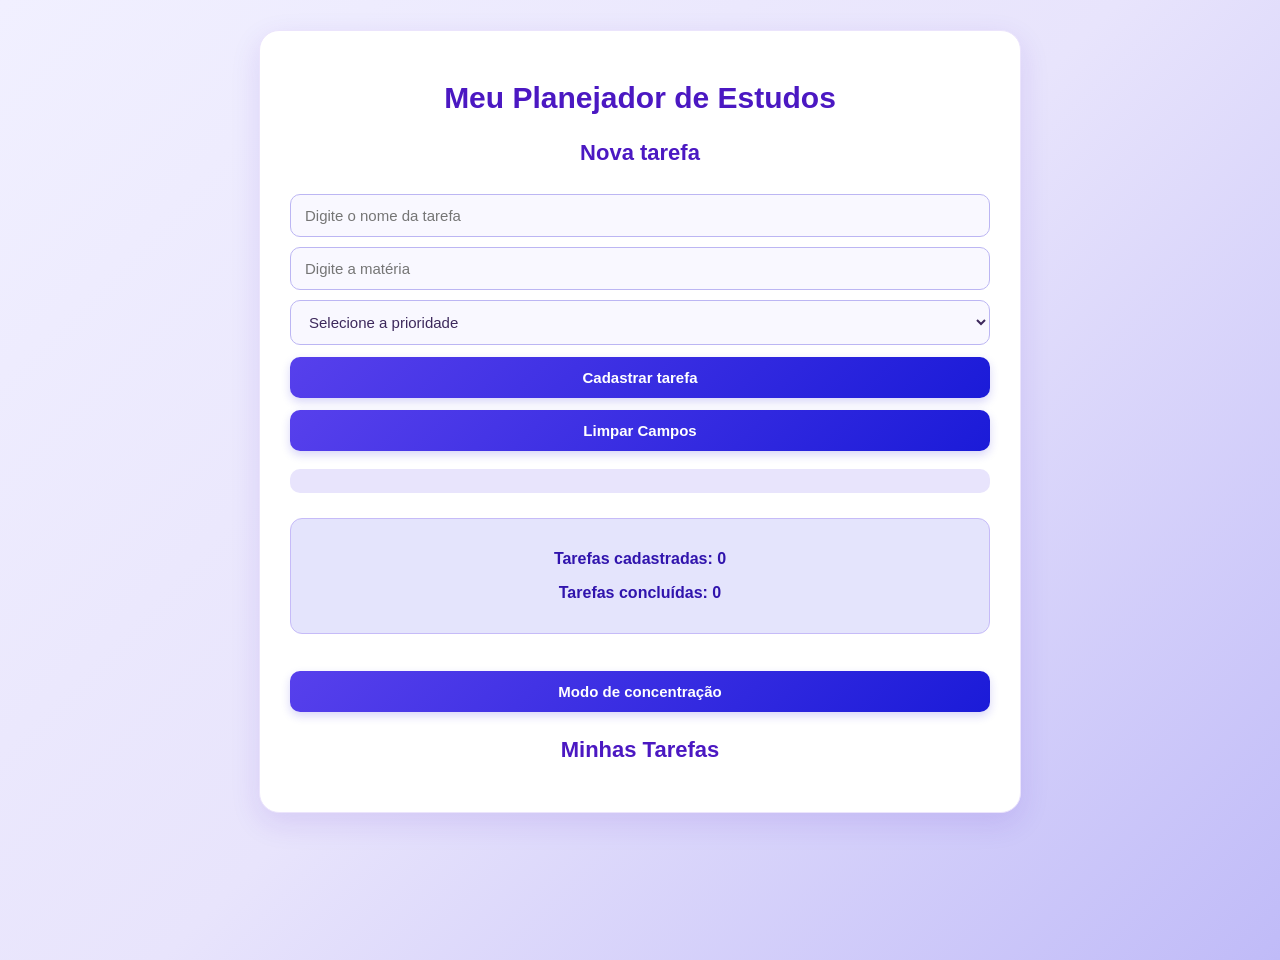
==== index.html @ 5d9e3ceb "Add files via upload" ====
<!DOCTYPE html>
<html lang="en">
<head>
    <meta charset="UTF-8">
    <meta name="viewport" content="width=device-width, initial-scale=1.0">
    <title>Document</title>
    <link rel="stylesheet" href="style.css">
</head>
<body>
    <script src="script.js"></script>
    <div class="container">
        <h1 id="titulo">Meu Planejador de Estudos</h1>

        <h2>Nova tarefa</h2>

        <input type="text" id="tarefa" placeholder="Digite o nome da tarefa">

        <input type="text" id="materia" placeholder="Digite a matéria">

        <select id="prioridade">
            <option value=""> Selecione a prioridade</option>
            <option value="Baixa">Baixa</option>
            <option value="Média"> Média</option>
            <option value="Alta"> Alta</option>
        </select>

        <button onclick="adicionarTarefa()">
            Cadastrar tarefa
        </button>

        <button onclick="limparCampos()">
        Limpar Campos
        </button>
 <p id="mensagem"></p>

 <div class="contadores">
    <p id="contador"> Tarefas cadastradas: 0</p>
    <p id="contadorConcluidas"> Tarefas concluídas: 0</p>
 </div>

<button onclick="alternarModo()">
    Modo de concentração
</button>

<h2>Minhas Tarefas</h2>

<div id="listasTarefas"></div>













 </div>
    

    
</body>
</html>
---- style.css ----
body {
    font-family: 'Segoe UI', Arial, sans-serif;
    background: linear-gradient(135deg, #f1f0ff, #e8e4fc, #c0bbf8);
    margin: 0;
    padding: 30px;
    color: #2b295c;
    min-height: 100vh;
    transition: 0.3s;
}


.container {
    max-width: 700px;
    margin: auto;
    background-color: #ffffff;
    padding: 30px;
    border-radius: 20px;
    box-shadow: 0 10px 30px rgba(84, 24, 194, 0.12);
    border: 1px solid #ebe4fc;
}


h1, h2 {
    text-align: center;
    color: #4b18c2;
}


h1 {
    font-size: 30px;
    margin-bottom: 10px;
}


h2 {
    font-size: 22px;
    margin-top: 25px;
}


input, select {
    width: 100%;
    padding: 12px 14px;
    margin-top: 10px;
    box-sizing: border-box;
    border: 1px solid #bcb6f3;
    border-radius: 10px;
    background-color: #f9f8ff;
    color: #3d295c;
    font-size: 15px;
    outline: none;
    transition: 0.3s;
}


input:focus, select:focus {
    border-color: #4640ec;
    box-shadow: 0 0 0 3px rgba(90, 64, 236, 0.12);
    background-color: #ffffff;
}


button {
    width: 100%;
    padding: 12px;
    margin-top: 12px;
    box-sizing: border-box;
    cursor: pointer;
    border: none;
    border-radius: 10px;
    background: linear-gradient(135deg, #5740ec, #1b1bd8);
    color: white;
    font-size: 15px;
    font-weight: bold;
    box-shadow: 0 4px 10px rgba(40, 27, 216, 0.18);
    transition: 0.3s ease;
}


button:hover {
    background: linear-gradient(135deg, #411bd8, #3014ad);
    transform: translateY(-2px);
    box-shadow: 0 6px 14px rgba(52, 27, 216, 0.25);
}


button:active {
    transform: scale(0.98);
}


#mensagem {
    font-weight: bold;
    text-align: center;
    margin-top: 18px;
    padding: 12px;
    border-radius: 10px;
    color: #3218c2;
    background-color: #e8e4fc;
}


.contadores {
    text-align: center;
    margin: 25px 0;
    padding: 15px;
    font-weight: bold;
    color: #3014ad;
    background-color: #e4e4fc;
    border-radius: 12px;
    border: 1px solid #c6bbf8;
}


.tarefa {
    background: linear-gradient(135deg, #f9f8ff, #e5e4fc);
    padding: 18px;
    margin-top: 18px;
    border-radius: 12px;
    border-left: 6px solid #4043ec;
    box-shadow: 0 4px 12px rgba(30, 24, 194, 0.08);
    transition: 0.3s ease;
}


.tarefa:hover {
    transform: translateY(-3px);
    box-shadow: 0 7px 16px rgba(194, 24, 91, 0.14);
}


.tarefa h3 {
    color: #3a14ad;
    margin-top: 0;
}


.tarefa button {
    background: linear-gradient(135deg, #7762f0, #6840ec);
    box-shadow: none;
}


.tarefa button:hover {
    background: linear-gradient(135deg, #5140ec, #2918c2);
}


.concluida {
    opacity: 0.7;
    border-left-color: #535254;
    background: #f1f8f2;
}


.concluida h3 {
    text-decoration: line-through;
    color: #888;
}


.modo-concentracao {
    background: linear-gradient(135deg, #1e1b31, #20194a);
    color: #e6e4fc;
}


.modo-concentracao .container {
    background-color: #2b263d;
    border: 1px solid #444070;
    box-shadow: 0 10px 30px rgba(0, 0, 0, 0.25);
}


.modo-concentracao h1,
.modo-concentracao h2 {
    color: #a78ff4;
}


.modo-concentracao input,
.modo-concentracao select {
    background-color: #373450;
    color: #ffffff;
    border: 1px solid #595187;
}


.modo-concentracao input::placeholder {
    color: #a9a9d7;
}


.modo-concentracao .tarefa {
    background: #353450;
    border-left-color: #978ff4;
    color: #e9e4fc;
}


.modo-concentracao .tarefa h3 {
    color: #c1bbf8;
}


.modo-concentracao .contadores {
    background-color: #3a3450;
    color: #c6bbf8;
    border-color: #595187;
}


.modo-concentracao #mensagem {
    background-color: #3b3450;
    color: #bdbbf8;
}


@media (max-width: 600px) {
    body {
        padding: 15px;
    }


    .container {
        padding: 20px;
        border-radius: 15px;
    }


    h1 {
        font-size: 25px;
    }
}
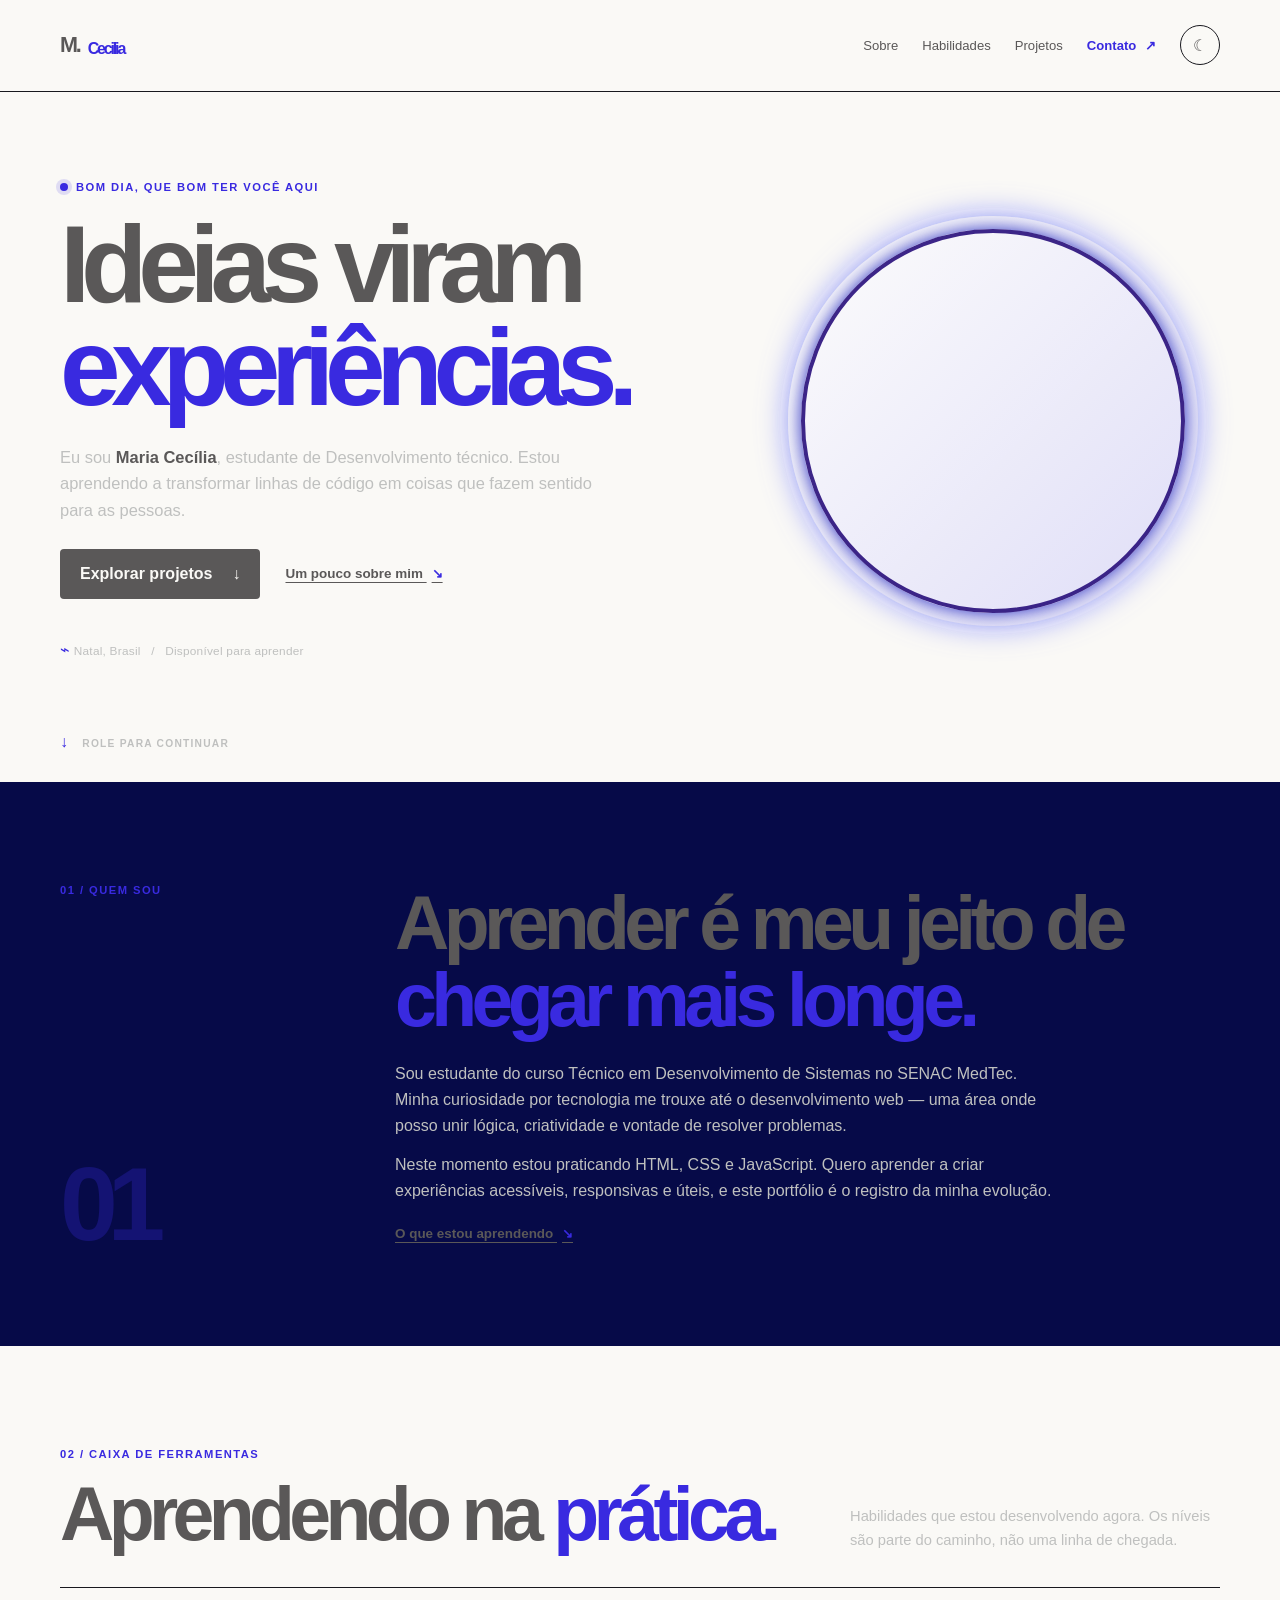
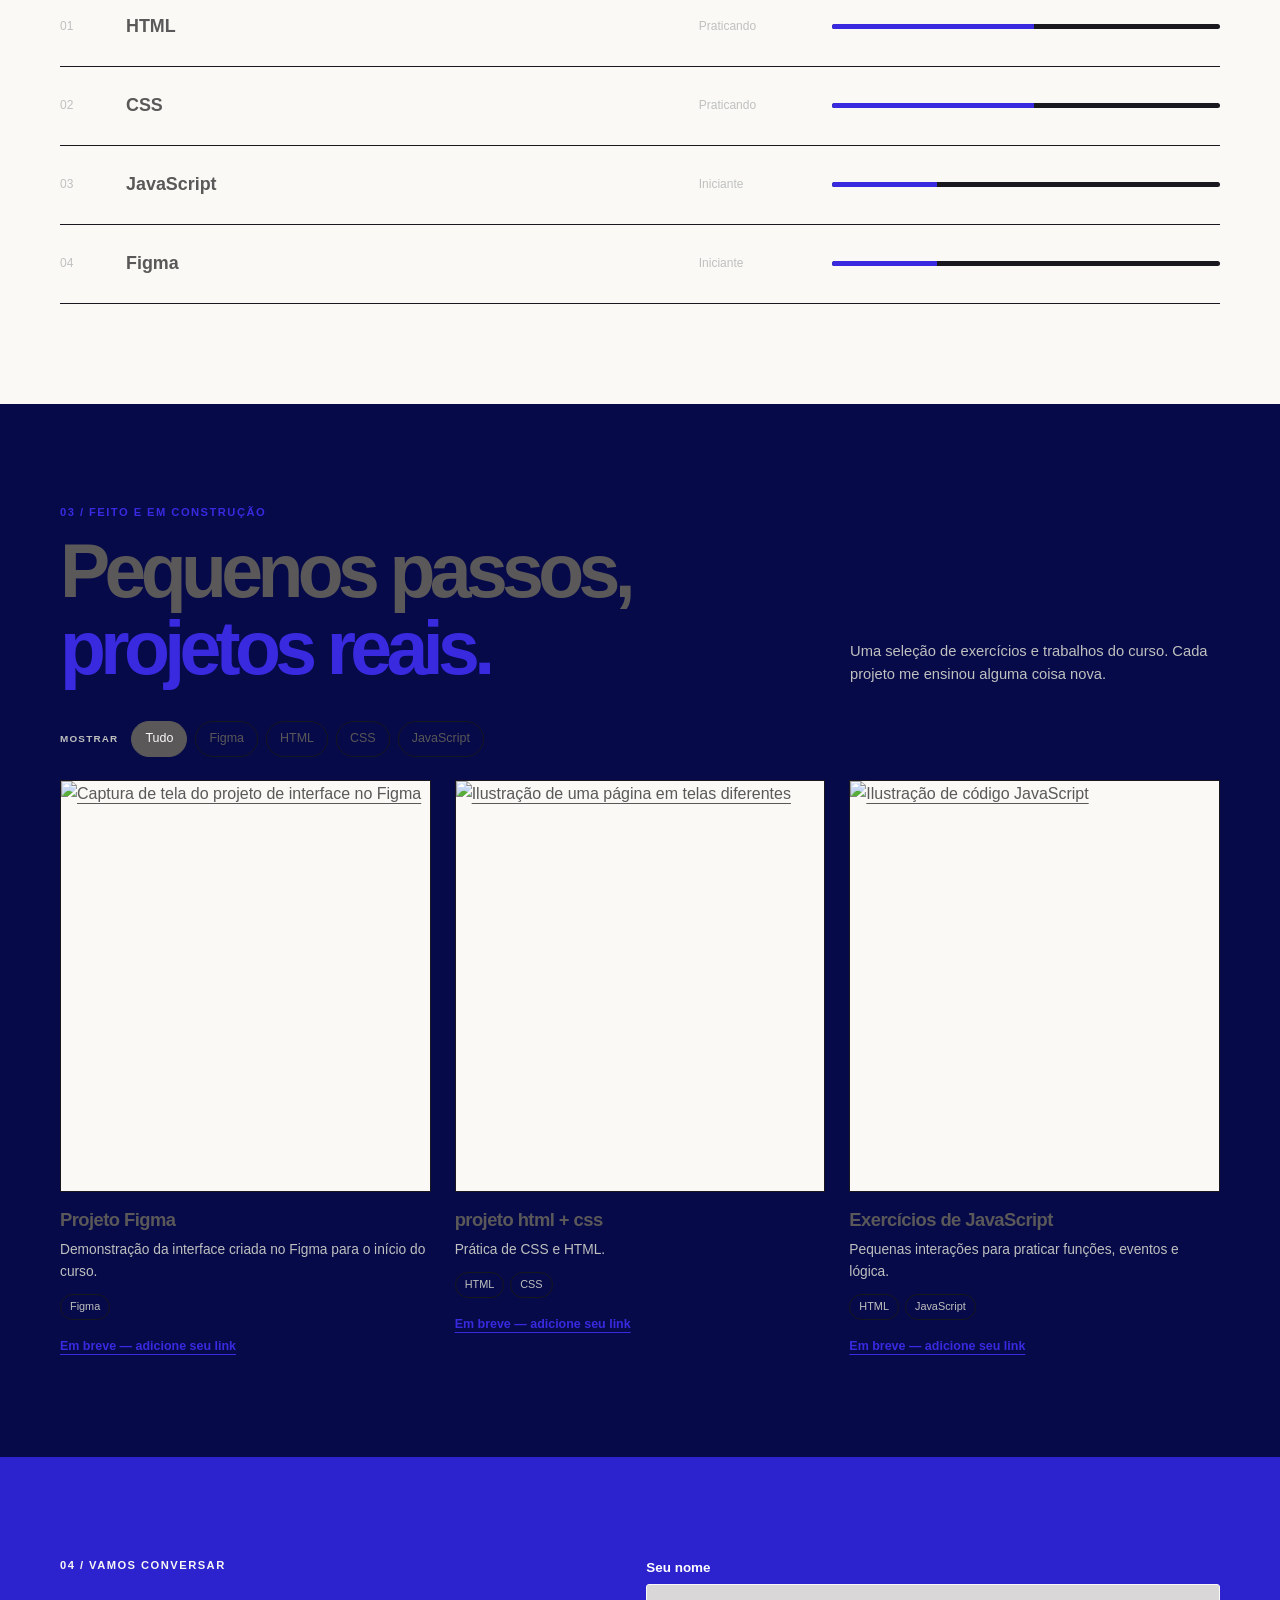
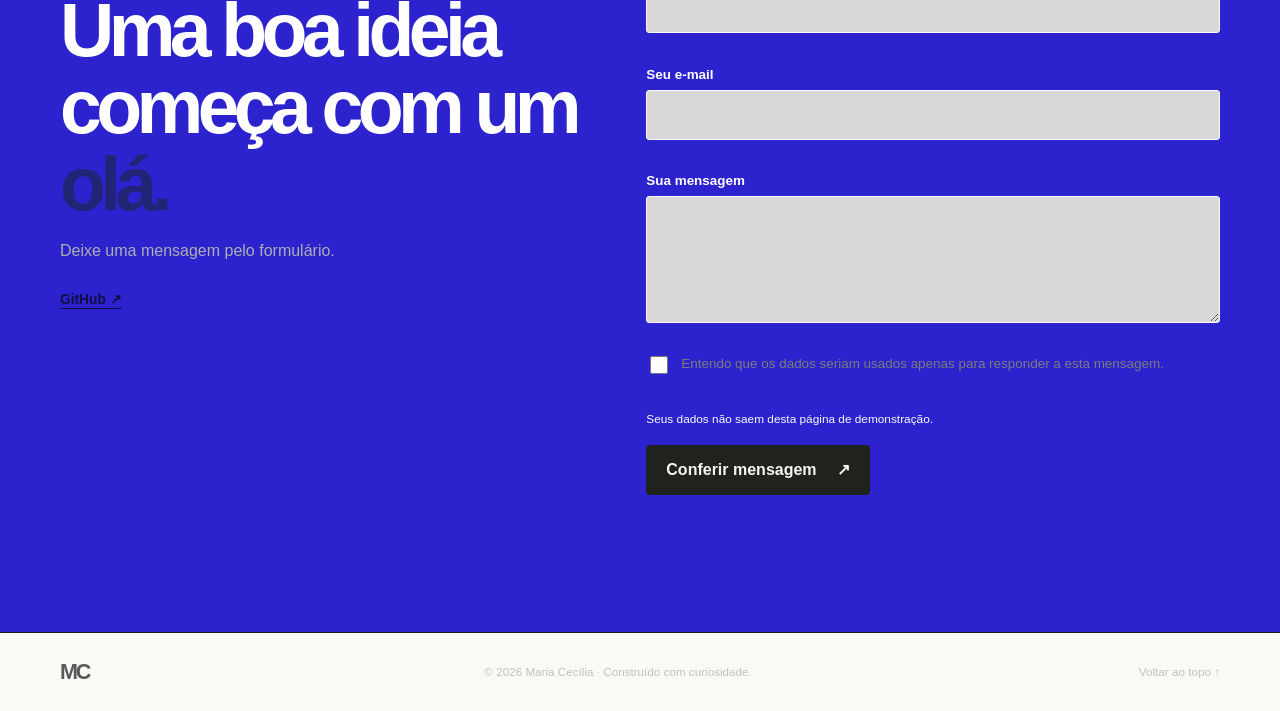
==== commit 7592763e: "Add files via upload" ====
--- a/index.html
+++ b/index.html
@@ -1,66 +1,133 @@
-<!DOCTYPE html>
-<html lang="en">
-<head>
-    <meta charset="UTF-8">
-    <meta name="viewport" content="width=device-width, initial-scale=1.0">
-    <title>Document</title>
-    <link rel="stylesheet" href="style.css">
-</head>
-<body>
-    <script src="script.js"></script>
-    <div class="container">
-        <h1 id="titulo">Meu Planejador de Estudos</h1>
+<!doctype html>
+<html lang="pt-BR">
+  <head>
+    <meta charset="UTF-8" />
+    <meta name="viewport" content="width=device-width, initial-scale=1.0" />
+    <meta name="description" content="Portfólio de estudante de Desenvolvimento de Sistemas." />
+    <meta name="theme-color" content="#f5f4ef" />
+    <title>Maria Cecilia — Portfólio</title>
+    <link rel="stylesheet" href="style.css" />
+    <script src="script.js" defer></script>
+  </head>
+  <body>
+    <a class="skip-link" href="#conteudo">Pular para o conteúdo</a>
+    <header class="site-header" id="topo">
+      <nav class="container nav" aria-label="Navegação principal">
+        <!-- Troque SN pelas iniciais do seu nome. -->
+        <a class="brand" href="#inicio" aria-label="Maria Cecilia, início">M.<h3><span>Cecilia</span></h3></a>
 
-        <h2>Nova tarefa</h2>
-
-        <input type="text" id="tarefa" placeholder="Digite o nome da tarefa">
-
-        <input type="text" id="materia" placeholder="Digite a matéria">
-
-        <select id="prioridade">
-            <option value=""> Selecione a prioridade</option>
-            <option value="Baixa">Baixa</option>
-            <option value="Média"> Média</option>
-            <option value="Alta"> Alta</option>
-        </select>
-
-        <button onclick="adicionarTarefa()">
-            Cadastrar tarefa
+        <button class="menu-toggle" type="button" aria-expanded="false" aria-label="Abrir menu" title="Abrir menu">
+          <span></span>
+          <span></span>
         </button>
 
-        <button onclick="limparCampos()">
-        Limpar Campos
-        </button>
- <p id="mensagem"></p>
+        <ul class="nav-links" id="menu-principal">
+          <li><a href="#sobre">Sobre</a></li>
+          <li><a href="#habilidades">Habilidades</a></li>
+          <li><a href="#projetos">Projetos</a></li>
+          <li><a class="nav-contact" href="#contato">Contato <span aria-hidden="true">↗</span></a></li>
+          <li><button class="theme-toggle" type="button" aria-label="Ativar tema escuro" title="Alternar tema"><span aria-hidden="true">☾</span></button></li>
+        </ul>
+      </nav>
+    </header>
 
- <div class="contadores">
-    <p id="contador"> Tarefas cadastradas: 0</p>
-    <p id="contadorConcluidas"> Tarefas concluídas: 0</p>
- </div>
+    <main id="conteudo">
+      <section class="hero container" id="inicio" aria-labelledby="titulo-principal">
+        <div class="hero-copy">
+          <p class="eyebrow"><span class="status-dot" aria-hidden="true"></span><span id="saudacao">Olá</span>, que bom ter você aqui</p>
+          <h1 id="titulo-principal">Ideias viram<br /><span class="headline-highlight">experiências.</span></h1>
+          <p class="hero-intro">Eu sou <strong>Maria Cecília</strong>, estudante de Desenvolvimento técnico. Estou aprendendo a transformar linhas de código em coisas que fazem sentido para as pessoas.</p>
+          <div class="hero-actions">
+            <a class="button button-primary" href="#projetos">Explorar projetos <span aria-hidden="true">↓</span></a>
+            <a class="text-link" href="#sobre">Um pouco sobre mim <span aria-hidden="true">↘</span></a>
+          </div>
+          <p class="hero-location"><span aria-hidden="true">⌁</span> Natal, Brasil <span class="location-divider">/</span> Disponível para aprender</p>
+        </div>
+        <figure class="hero-art">
+          <!-- Troque img/avatar.svg por uma imagem sua. Mantenha um alt que descreva a imagem. -->
+          
+         <img src="Captura de tela 2026-10-22 172329.png" alt="foto cecilia" class="profile-img">
 
-<button onclick="alternarModo()">
-    Modo de concentração
-</button>
+        </figure>
+        <a class="scroll-note" href="#sobre"><span aria-hidden="true">↓</span> ROLE PARA CONTINUAR</a>
+      </section>
 
-<h2>Minhas Tarefas</h2>
+      <section class="section about-section" id="sobre" aria-labelledby="titulo-sobre">
+        <div class="container about-grid">
+          <div class="section-label"><p class="eyebrow">01 / QUEM SOU</p><span class="big-index" aria-hidden="true">01</span></div>
+          <div class="about-content">
+            <h2 id="titulo-sobre">Aprender é meu jeito de <span>chegar mais longe.</span></h2>
+            <div class="about-text">
+              <!-- Substitua os parágrafos por uma apresentação verdadeira sobre você. -->
+              <p>Sou estudante do curso Técnico em Desenvolvimento de Sistemas no SENAC MedTec. Minha curiosidade por tecnologia me trouxe até o desenvolvimento web — uma área onde posso unir lógica, criatividade e vontade de resolver problemas.</p>
+              <p>Neste momento estou praticando HTML, CSS e JavaScript. Quero aprender a criar experiências acessíveis, responsivas e úteis, e este portfólio é o registro da minha evolução.</p>
+            </div>
+            <a class="text-link" href="#habilidades">O que estou aprendendo <span aria-hidden="true">↘</span></a>
+          </div>
+        </div>
+      </section>
 
-<div id="listasTarefas"></div>
+      <section class="section skills-section container" id="habilidades" aria-labelledby="titulo-habilidades">
+        <div class="section-heading">
+          <div><p class="eyebrow">02 / CAIXA DE FERRAMENTAS</p><h2 id="titulo-habilidades">Aprendendo na <span>prática.</span></h2></div>
+          <p class="section-intro">Habilidades que estou desenvolvendo agora. Os níveis são parte do caminho, não uma linha de chegada.</p>
+        </div>
+        <ul class="skills-list">
+          <li class="skill-row"><span class="skill-number">01</span><h3>HTML</h3><span class="skill-level">Praticando</span><span class="skill-meter" aria-hidden="true"><i></i></span></li>
+          <li class="skill-row"><span class="skill-number">02</span><h3>CSS</h3><span class="skill-level">Praticando</span><span class="skill-meter" aria-hidden="true"><i></i></span></li>
+          <li class="skill-row"><span class="skill-number">03</span><h3>JavaScript</h3><span class="skill-level">Iniciante</span><span class="skill-meter" aria-hidden="true"><i></i></span></li>
+          <li class="skill-row"><span class="skill-number">04</span><h3>Figma</h3><span class="skill-level">Iniciante</span><span class="skill-meter" aria-hidden="true"><i></i></span></li>
+        </ul>
+      </section>
 
+      <section class="section projects-section" id="projetos" aria-labelledby="titulo-projetos">
+        <div class="container">
+          <div class="section-heading">
+            <div><p class="eyebrow">03 / FEITO E EM CONSTRUÇÃO</p><h2 id="titulo-projetos">Pequenos passos,<br /><span>projetos reais.</span></h2></div>
+            <p class="section-intro">Uma seleção de exercícios e trabalhos do curso. Cada projeto me ensinou alguma coisa nova.</p>
+          </div>
+          <div class="filter-bar" role="group" aria-label="Filtrar projetos por tecnologia">
+            <span class="filter-label">MOSTRAR</span>
+            <button class="filter-button is-active" type="button" data-filter="todos" aria-pressed="true">Tudo</button>
+            <button class="filter-button" type="button" data-filter="Figma" aria-pressed="false">Figma</button>
+            <button class="filter-button" type="button" data-filter="HTML" aria-pressed="false">HTML</button>
+            <button class="filter-button" type="button" data-filter="CSS" aria-pressed="false">CSS</button>
+            <button class="filter-button" type="button" data-filter="JavaScript" aria-pressed="false">JavaScript</button>
+          </div>
+          <div class="project-grid" id="lista-projetos" aria-live="polite"></div>
+        </div>
+      </section>
 
+      <section class="contact-section" id="contato" aria-labelledby="titulo-contato">
+        <div class="container contact-grid">
+          <div class="contact-intro">
+            <p class="eyebrow">04 / VAMOS CONVERSAR</p>
+            <h2 id="titulo-contato">Uma boa ideia começa com um <span>olá.</span></h2>
+            <p>Deixe uma mensagem pelo formulário.</p>
+            <div class="social-links">
+              <a href="https://github.com/MariaCecilia07" target="_blank" rel="noreferrer">GitHub <span aria-hidden="true">↗</span></a>
+            </div>
+          </div>
+          <form class="contact-form" id="form-contato" novalidate>
+            <div class="form-field"><label for="nome">Seu nome</label><input id="nome" name="nome" type="text" autocomplete="name" required minlength="2" aria-describedby="erro-nome" /><small class="field-error" id="erro-nome"></small></div>
+            <div class="form-field"><label for="email">Seu e-mail</label><input id="email" name="email" type="email" autocomplete="email" required aria-describedby="erro-email" /><small class="field-error" id="erro-email"></small></div>
+            <div class="form-field"><label for="mensagem">Sua mensagem</label><textarea id="mensagem" name="mensagem" rows="4" required minlength="10" aria-describedby="erro-mensagem"></textarea><small class="field-error" id="erro-mensagem"></small></div>
+            <div class="consent-field"><input id="consentimento" name="consentimento" type="checkbox" required aria-describedby="erro-consentimento" /><label for="consentimento">Entendo que os dados seriam usados apenas para responder a esta mensagem.</label></div>
+            <small class="field-error" id="erro-consentimento"></small>
+            <p class="privacy-note">Seus dados não saem desta página de demonstração.</p>
+            <button class="button button-dark" type="submit">Conferir mensagem <span aria-hidden="true">↗</span></button>
+            <p class="form-feedback" id="form-feedback" role="status" aria-live="polite"></p>
+          </form>
+        </div>
+      </section>
+    </main>
 
-
-
-
-
-
-
-
-
-
-
- </div>
-    
-
-    
-</body>
-</html>+    <footer class="site-footer">
+      <div class="container footer-inner">
+        <a class="brand" href="#inicio" aria-label="Voltar ao início">MC<span></span></a>
+        <p>© <span id="ano-atual"></span> Maria Cecília <span class="footer-note">· Construído com curiosidade.</span></p>
+        <a class="back-to-top" href="#topo">Voltar ao topo ↑</a>
+      </div>
+    </footer>
+  </body>
+</html>
--- a/style.css
+++ b/style.css
@@ -1,234 +1,200 @@
-body {
-    font-family: 'Segoe UI', Arial, sans-serif;
-    background: linear-gradient(135deg, #f1f0ff, #e8e4fc, #c0bbf8);
-    margin: 0;
-    padding: 30px;
-    color: #2b295c;
-    min-height: 100vh;
-    transition: 0.3s;
-}
-
-
-.container {
-    max-width: 700px;
-    margin: auto;
-    background-color: #ffffff;
-    padding: 30px;
-    border-radius: 20px;
-    box-shadow: 0 10px 30px rgba(84, 24, 194, 0.12);
-    border: 1px solid #ebe4fc;
-}
-
-
-h1, h2 {
-    text-align: center;
-    color: #4b18c2;
-}
-
-
-h1 {
-    font-size: 30px;
-    margin-bottom: 10px;
-}
-
-
-h2 {
-    font-size: 22px;
-    margin-top: 25px;
-}
-
-
-input, select {
-    width: 100%;
-    padding: 12px 14px;
-    margin-top: 10px;
-    box-sizing: border-box;
-    border: 1px solid #bcb6f3;
-    border-radius: 10px;
-    background-color: #f9f8ff;
-    color: #3d295c;
-    font-size: 15px;
-    outline: none;
-    transition: 0.3s;
-}
-
-
-input:focus, select:focus {
-    border-color: #4640ec;
-    box-shadow: 0 0 0 3px rgba(90, 64, 236, 0.12);
-    background-color: #ffffff;
-}
-
-
-button {
-    width: 100%;
-    padding: 12px;
-    margin-top: 12px;
-    box-sizing: border-box;
-    cursor: pointer;
-    border: none;
-    border-radius: 10px;
-    background: linear-gradient(135deg, #5740ec, #1b1bd8);
-    color: white;
-    font-size: 15px;
-    font-weight: bold;
-    box-shadow: 0 4px 10px rgba(40, 27, 216, 0.18);
-    transition: 0.3s ease;
-}
-
-
-button:hover {
-    background: linear-gradient(135deg, #411bd8, #3014ad);
-    transform: translateY(-2px);
-    box-shadow: 0 6px 14px rgba(52, 27, 216, 0.25);
-}
-
-
-button:active {
-    transform: scale(0.98);
-}
-
-
-#mensagem {
-    font-weight: bold;
-    text-align: center;
-    margin-top: 18px;
-    padding: 12px;
-    border-radius: 10px;
-    color: #3218c2;
-    background-color: #e8e4fc;
-}
-
-
-.contadores {
-    text-align: center;
-    margin: 25px 0;
-    padding: 15px;
-    font-weight: bold;
-    color: #3014ad;
-    background-color: #e4e4fc;
-    border-radius: 12px;
-    border: 1px solid #c6bbf8;
-}
-
-
-.tarefa {
-    background: linear-gradient(135deg, #f9f8ff, #e5e4fc);
-    padding: 18px;
-    margin-top: 18px;
-    border-radius: 12px;
-    border-left: 6px solid #4043ec;
-    box-shadow: 0 4px 12px rgba(30, 24, 194, 0.08);
-    transition: 0.3s ease;
-}
-
-
-.tarefa:hover {
-    transform: translateY(-3px);
-    box-shadow: 0 7px 16px rgba(194, 24, 91, 0.14);
-}
-
-
-.tarefa h3 {
-    color: #3a14ad;
-    margin-top: 0;
-}
-
-
-.tarefa button {
-    background: linear-gradient(135deg, #7762f0, #6840ec);
-    box-shadow: none;
-}
-
-
-.tarefa button:hover {
-    background: linear-gradient(135deg, #5140ec, #2918c2);
-}
-
-
-.concluida {
-    opacity: 0.7;
-    border-left-color: #535254;
-    background: #f1f8f2;
-}
-
-
-.concluida h3 {
-    text-decoration: line-through;
-    color: #888;
-}
-
-
-.modo-concentracao {
-    background: linear-gradient(135deg, #1e1b31, #20194a);
-    color: #e6e4fc;
-}
-
-
-.modo-concentracao .container {
-    background-color: #2b263d;
-    border: 1px solid #444070;
-    box-shadow: 0 10px 30px rgba(0, 0, 0, 0.25);
-}
-
-
-.modo-concentracao h1,
-.modo-concentracao h2 {
-    color: #a78ff4;
-}
-
-
-.modo-concentracao input,
-.modo-concentracao select {
-    background-color: #373450;
-    color: #ffffff;
-    border: 1px solid #595187;
-}
-
-
-.modo-concentracao input::placeholder {
-    color: #a9a9d7;
-}
-
-
-.modo-concentracao .tarefa {
-    background: #353450;
-    border-left-color: #978ff4;
-    color: #e9e4fc;
-}
-
-
-.modo-concentracao .tarefa h3 {
-    color: #c1bbf8;
-}
-
-
-.modo-concentracao .contadores {
-    background-color: #3a3450;
-    color: #c6bbf8;
-    border-color: #595187;
-}
-
-
-.modo-concentracao #mensagem {
-    background-color: #3b3450;
-    color: #bdbbf8;
-}
-
-
-@media (max-width: 600px) {
-    body {
-        padding: 15px;
-    }
-
-
-    .container {
-        padding: 20px;
-        border-radius: 15px;
-    }
-
-
-    h1 {
-        font-size: 25px;
-    }
-}
+/* PERSONALIZAÇÃO GERAL: altere aqui as cores, fontes e largura do conteúdo. */
+:root {
+  /* PERSONALIZE AQUI: cores, fontes e largura principal do site. */
+  color-scheme: light;
+  --cor-fundo: #faf9f6;
+  --cor-superficie: #060a48;
+  --cor-texto: #5a5858;
+  --cor-suave: #bfc0bf;
+  --cor-destaque: #392ae0;
+  --cor-energia: #2c23ce;
+  --cor-lilas: #40316d;
+  --cor-linha: rgba(23, 23, 29, 0.992);
+  --cor-erro: #a52626;
+  --fonte-texto: "Segoe UI", Arial, sans-serif;
+  --fonte-titulos: "Trebuchet MS", Arial, sans-serif;
+  --largura: 1160px;
+}
+
+/* BASE: configurações gerais aplicadas à página inteira. */
+*, *::before, *::after { box-sizing: border-box; }
+html { scroll-behavior: smooth; scroll-padding-top: 82px; }
+body { margin: 0; background: var(--cor-fundo); color: var(--cor-texto); font-family: var(--fonte-texto); line-height: 1.6; }
+body.tema-escuro {
+  color-scheme: dark;
+  --cor-fundo: #06060a;
+  --cor-superficie: #0e0846;
+  --cor-texto: #ffffff;
+  --cor-suave: #71716e;
+  --cor-destaque: #6055ff;
+  --cor-energia: #050949;
+  --cor-lilas: #48308e;
+  --cor-linha: rgba(255, 255, 253, 0.937);
+  --cor-erro: #760000;
+}
+/* LINKS, BOTÕES E ÁREA CENTRAL: aparência e comportamento dos elementos comuns. */
+
+a { color: inherit; text-decoration-thickness: 1px; text-underline-offset: 4px; transition: color 180ms ease; }
+a:hover { color: var(--cor-destaque); }
+button, input, textarea { font: inherit; }
+button, a { -webkit-tap-highlight-color: transparent; }
+button:focus-visible, a:focus-visible, input:focus-visible, textarea:focus-visible { outline: 3px solid var(--cor-destaque); outline-offset: 4px; }
+.container { width: min(var(--largura), calc(100% - 36px)); margin-inline: auto; }
+.skip-link { position: absolute; z-index: 30; top: 8px; left: 8px; padding: 10px 14px; transform: translateY(-150%); background: var(--cor-texto); color: var(--cor-fundo); }
+.skip-link:focus { transform: translateY(0); }
+
+/* CABEÇALHO E MENU: marca, navegação e botões do topo. */
+.site-header { position: sticky; z-index: 20; top: 0; border-bottom: 1px solid var(--cor-linha); background: color-mix(in srgb, var(--cor-fundo) 92%, transparent); backdrop-filter: blur(14px); }
+.nav { display: flex; min-height: 70px; align-items: center; justify-content: space-between; }
+.brand { display: inline-flex; align-items: center; gap: 8px; font-family: var(--fonte-titulos); font-size: 1.35rem; font-weight: 800; letter-spacing: -0.10em; text-decoration: none; }
+.brand span { color: var(--cor-destaque); font-size: 1rem; }
+.menu-toggle { display: flex; width: 42px; height: 42px; flex-direction: column; align-items: center; justify-content: center; gap: 6px; border: 1px solid var(--cor-linha); border-radius: 50%; background: transparent; color: var(--cor-texto); cursor: pointer; transition: background 180ms ease; }
+.menu-toggle:hover, .theme-toggle:hover { background: var(--cor-superficie); }
+.menu-toggle span { width: 17px; height: 2px; background: currentColor; transition: transform 180ms ease; }
+.menu-toggle[aria-expanded="true"] span:first-child { transform: translateY(4px) rotate(45deg); }
+.menu-toggle[aria-expanded="true"] span:last-child { transform: translateY(-4px) rotate(-45deg); }
+.nav-links { position: absolute; top: 70px; right: 0; left: 0; display: none; margin: 0; padding: 8px 18px 18px; border-bottom: 1px solid var(--cor-linha); background: var(--cor-fundo); list-style: none; }
+.nav-links.is-open { display: flex; flex-direction: column; }
+.nav-links a { display: block; padding: 11px 0; text-decoration: none; }
+.nav-links .nav-contact { color: var(--cor-destaque); font-weight: 700; }
+.nav-contact span { margin-left: 5px; }
+.theme-toggle { width: 40px; height: 40px; border: 1px solid var(--cor-linha); border-radius: 50%; background: transparent; color: var(--cor-texto); cursor: pointer; transition: background 180ms ease; }
+/* INÍCIO / DESTAQUE: texto de apresentação, botões, foto e chamada para rolar. */
+.hero { position: relative; display: grid; min-height: 650px; gap: 28px; align-items: center; padding-top: 68px; padding-bottom: 104px; }
+.hero-copy { position: relative; z-index: 1; }
+.eyebrow { margin: 0 0 17px; color: var(--cor-destaque); font-size: 0.7rem; font-weight: 800; letter-spacing: 0.13em; text-transform: uppercase; }
+.status-dot { display: inline-block; width: 8px; height: 8px; margin-right: 8px; border-radius: 50%; background: var(--cor-destaque); box-shadow: 0 0 0 4px color-mix(in srgb, var(--cor-destaque) 14%, transparent); }
+h1, h2, h3, p { overflow-wrap: anywhere; }
+h1, h2 { font-family: var(--fonte-titulos); }
+h1 { max-width: 800px; margin: 0; font-size: clamp(3.2rem, 14vw, 6.8rem); font-weight: 700; letter-spacing: -0.085em; line-height: 0.94; }
+.headline-highlight { color: var(--cor-destaque); }
+.hero-intro { max-width: 560px; margin: 25px 0 26px; color: var(--cor-suave); font-size: 1.03rem; }
+.hero-intro strong { color: var(--cor-texto); }
+.hero-actions { display: flex; flex-wrap: wrap; align-items: center; gap: 16px 25px; }
+.button { display: inline-flex; min-height: 50px; align-items: center; justify-content: center; gap: 20px; padding: 0 19px; border: 1px solid transparent; border-radius: 4px; font-weight: 700; text-decoration: none; transition: background 180ms ease, color 180ms ease, transform 180ms ease; cursor: pointer; }
+.button:hover { transform: translateY(-2px); }
+.button-primary { background: var(--cor-texto); color: var(--cor-fundo); }
+.button-primary:hover { background: var(--cor-destaque); color: #fff; }
+body.tema-escuro .button-primary:hover { color: #171914; }
+.text-link { font-size: 0.84rem; font-weight: 650; }
+.text-link span { margin-left: 5px; color: var(--cor-destaque); }
+.hero-location { margin: 38px 0 0; color: var(--cor-suave); font-size: 0.74rem; letter-spacing: 0.02em; }
+.hero-location > span:first-child { color: var(--cor-destaque); font-size: 1rem; }
+.location-divider { margin-inline: 7px; }
+.hero-art { position: relative; width: min(82%, 350px); margin: 0 auto; padding: 13px; justify-self: center; border-radius: 50%; background: linear-gradient(135deg, rgba(255,255,255,0.65), rgba(97, 93, 255, 0.18)); box-shadow: 0 0 0 8px rgba(255, 255, 255, 0.14), 0 0 30px rgba(92, 103, 255, 0.7); }
+.profile-img { display: block; width: 100%; aspect-ratio: 1; object-fit: cover; border: 4px solid rgba(41, 15, 124, 0.9); border-radius: 50%; box-shadow: 0 0 18px rgba(19, 24, 187, 0.9), 0 0 32px rgba(255, 255, 255, 0.45); }
+.art-frame { position: relative; z-index: 1; overflow: hidden; border: 1px solid var(--cor-texto); background: var(--cor-energia); transform: rotate(3deg); }
+.art-frame img { display: block; width: 100%; aspect-ratio: 1; object-fit: cover; mix-blend-mode: multiply; }
+.art-frame::after { position: absolute; inset: 0; border: 10px solid rgba(255, 255,_255, 0.22); content: ""; pointer-events: none; }
+.art-stamp { position: absolute; z-index: 2; top: 4%; right: -5%; display: grid; width:_89px; height:_89px; align-content: center; border:_1px solid var(--cor-texto); border-radius:_50%; background: var(--cor-lilas); color: #27222e; font-size:_0.62rem; font-weight: _900; line-height: _1.05; text-align: center; transform: rotate(12deg); }
+.hero-art figcaption { position: relative; z-index:_2; padding: _20px_0_0_8px; color:_var(--cor-suave); font-size:_0.77rem; }
+.hero-art figcaption span { margin-left: 5px; color: var(--cor-destaque); }
+.scroll-note { position: absolute; bottom: 27px; left: 0; color: var(--cor-suave); font-size: 0.64rem; font-weight: 700; letter-spacing: 0.12em; text-decoration: none; }
+.scroll-note span { margin-right: 9px; color: var(--cor-destaque); font-size: 1rem; }
+/* SOBRE: apresentação pessoal e estilos compartilhados das seções. */
+.section { padding-block: 78px; }
+.about-section, .projects-section { background: var(--cor-superficie); }
+.about-grid { display: grid; gap: 20px; }
+.section-label { display: flex; align-items: flex-start; justify-content: space-between; }
+.big-index { color: color-mix(in srgb, var(--cor-destaque) 28%, var(--cor-superficie)); font-family: var(--fonte-titulos); font-size: 5rem; font-weight: 800; letter-spacing: -0.1em; line-height: 0.8; }
+h2 { max-width: 780px; margin: 0; font-size: clamp(2.4rem, 9vw, 4.7rem); font-weight: 700; letter-spacing: -0.075em; line-height: 1.02; }
+h2 span { color: var(--cor-destaque); }
+.about-text { max-width: 670px; margin: 23px 0 17px; color: var(--cor-suave); }
+.about-text p { margin: 0 0 14px; }
+/* HABILIDADES: lista de conhecimentos e indicadores de nível. */
+.section-heading { display: flex; flex-direction: column; gap: 15px; margin-bottom: 34px; }
+.section-heading .eyebrow { margin-bottom: 12px; }
+.section-intro { max-width: 370px; margin: 0; color: var(--cor-suave); font-size: 0.92rem; }
+.skills-list { margin: 0; padding: 0; border-top: 1px solid var(--cor-linha); list-style: none; }
+.skill-row { display: grid; min-height: 79px; grid-template-columns: 27px 1fr auto; align-items: center; gap: 12px; border-bottom: 1px solid var(--cor-linha); }
+.skill-number, .skill-level { color: var(--cor-suave); font-size: 0.75rem; }
+.skill-row h3 { margin: 0; font-family: var(--fonte-titulos); font-size: 1.12rem; font-weight: 700; }
+.skill-meter { display: none; }
+/* PROJETOS: filtros, cartões, imagens e textos dos projetos. */
+.filter-bar { display: flex; flex-wrap: wrap; align-items: center; gap: 8px; margin: 28px 0 23px; }
+.filter-label { margin-right: 5px; color: var(--cor-suave); font-size: 0.62rem; font-weight: 800; letter-spacing: 0.12em; }
+.filter-button { padding: 7px 13px; border: 1px solid var(--cor-linha); border-radius: 30px; background: transparent; color: var(--cor-texto); font-size: 0.78rem; cursor: pointer; transition: background 180ms ease, color 180ms ease, border-color 180ms ease; }
+.filter-button:hover, .filter-button.is-active { border-color: var(--cor-texto); background: var(--cor-texto); color: var(--cor-fundo); }
+.project-grid { display: grid; grid-template-columns: 1fr; gap: 26px; }
+.project-card { min-width: 0; }
+.project-image { display: block; overflow: hidden; border: 1px solid var(--cor-linha); background: var(--cor-fundo); }
+.project-image img { display: block; width: 100%; aspect-ratio: 1.48; object-fit: cover; transition: transform 300ms ease; }
+.project-image:hover img { transform: scale(1.04); }
+.project-copy { padding-top: 13px; }
+.project-copy h3 { margin: 0 0 5px; font-family: var(--fonte-titulos); font-size: 1.15rem; letter-spacing: -0.03em; }
+.project-copy p { margin: 0 0 11px; color: var(--cor-suave); font-size: 0.86rem; }
+.project-tags { display: flex; flex-wrap: wrap; gap: 6px; margin: 0 0 12px; padding: 0; list-style: none; }
+.project-tags li { padding: 3px 9px; border: 1px solid var(--cor-linha); border-radius: 20px; color: var(--cor-suave); font-size: 0.68rem; }
+.project-link { color: var(--cor-destaque); font-size: 0.78rem; font-weight: 750; }
+/* CONTATO: seção final, redes sociais e formulário. */
+.contact-section { padding-block: 78px; background: var(--cor-energia); color: #ffffff; }
+.contact-grid { display: grid; gap: 40px; }
+.contact-intro .eyebrow { color: #f9f5f5; }
+.contact-intro h2 { max-width: 610px; }
+.contact-intro h2 span { color: #222575; }
+.contact-intro h2 span {background-color: 5px solid #3d42b3; padding-bottom: 5px;}
+.contact-intro > p:not(.eyebrow) { max-width: 440px; color: #aeaeb1; }
+.social-links { display: flex; flex-wrap: wrap; gap: 21px; margin-top: 25px; }
+.social-links a { color: #120e44; font-size: 0.86rem; font-weight: 750; }
+.contact-form { display: grid; gap: 13px; }
+.form-field { display: grid; gap: 5px; }
+.form-field label, .consent-field label { font-size: 0.84rem; font-weight: 700; }
+.form-field input, .form-field textarea { width: 100%; border: 1px solid rgb(251, 248, 248); border-radius: 3px; padding: 11px 12px; background: rgb(217, 215, 215); color: #090808; }
+.form-field input:focus, .form-field textarea:focus { background: #fff; }
+.form-field textarea { resize: vertical; }
+.field-error { min-height: 1em; color: var(--cor-erro); font-size: 0.76rem; }
+.consent-field { display: flex; align-items: flex-start; gap: 10px; }
+.consent-field input { width: 18px; height: 18px; flex: 0 0 auto; accent-color: #251b45; }
+.consent-field label { color: #7c7c7b; font-weight: 500; }
+.privacy-note { margin: -5px 0 3px; color: #f7f9f7; font-size: 0.74rem; }
+.button-dark { justify-self: start; background: #20221e; color: #f5f4ef; }
+.button-dark:hover { background: #272c5f; color: #fff; }
+.form-feedback { min-height: 1.5em; margin: 0; color: #231b45; font-weight: 700; }
+/* RODAPÉ: faixa final e botão para voltar ao início. */
+.site-footer { border-top: 1px solid var(--cor-linha); background: var(--cor-fundo); }
+.footer-inner { display: flex; min-height: 78px; flex-wrap: wrap; align-items: center; justify-content: space-between; gap: 9px 15px; padding-block: 14px; }
+.footer-inner p, .back-to-top { margin: 0; color: var(--cor-suave); font-size: 0.73rem; }
+.back-to-top { text-decoration: none; }
+
+
+/* TELAS MÉDIAS (tablets e computadores): ajustes para largura a partir de 700px. */
+@media (min-width: 700px) {
+  .container { width: min(var(--largura), calc(100% - 64px)); }
+  .menu-toggle { display: none; }
+  .nav-links { position: static; display: flex; align-items: center; gap: 24px; padding: 0; border: 0; background: transparent; }
+  .nav-links a { padding: 8px 0; font-size: 0.82rem; }
+  .hero { min-height: 650px; grid-template-columns: 1.2fr 0.8fr; gap: 24px; padding-top: 72px; }
+  .hero-art { width: min(100%, 370px); }
+  .section { padding-block: 100px; }
+  .about-grid { grid-template-columns: 0.36fr 1fr; gap: 38px; }
+  .section-label { flex-direction: column; justify-content: space-between; }
+  .big-index { margin-top: 30px; font-size: 6.5rem; }
+  .about-content { padding-top: 3px; }
+  .section-heading { flex-direction: row; align-items: flex-end; justify-content: space-between; gap: 28px; }
+  .skill-row { grid-template-columns: 48px minmax(160px, 1fr) 115px minmax(110px, 0.7fr); gap: 18px; }
+  .skill-meter { display: block; height: 5px; overflow: hidden; border-radius: 4px; background: var(--cor-linha); }
+  .skill-meter i { display: block; width: 52%; height: 100%; background: var(--cor-destaque); }
+  .skill-row:nth-child(n + 3) .skill-meter i { width: 27%; }
+  .project-grid { grid-template-columns: repeat(2, minmax(0, 1fr)); gap: 34px 23px; }
+  .contact-section { padding-block: 100px; }
+  .contact-grid { grid-template-columns: 0.9fr 1fr; gap: 70px; }
+}
+/* TELAS GRANDES: ajustes adicionais para largura a partir de 1024px. */
+@media (min-width: 1024px) {
+  .container { width: min(var(--largura), calc(100% - 80px)); }
+  .hero { min-height: 690px; }
+  .hero-art { width: min(100%, 410px); }
+  .project-grid { grid-template-columns: repeat(3, minmax(0, 1fr)); gap: 24px; }
+  .project-image img { aspect-ratio: 1.25; }
+}
+/* TELAS MUITO PEQUENAS: evita que o conteúdo fique apertado. */
+@media (max-width: 360px) {
+  .container { width: calc(100% - 28px); }
+  .skill-row { grid-template-columns: 24px 1fr auto; gap: 8px; }
+  .skill-row h3 { font-size: 1rem; }
+  .footer-note { display: none; }
+}
+/* ACESSIBILIDADE: reduz animações para quem prefere menos movimento. */
+@media (prefers-reduced-motion: reduce) {
+  *, *::before, *::after { scroll-behavior: auto !important; transition-duration: 0.01ms !important; }
+}
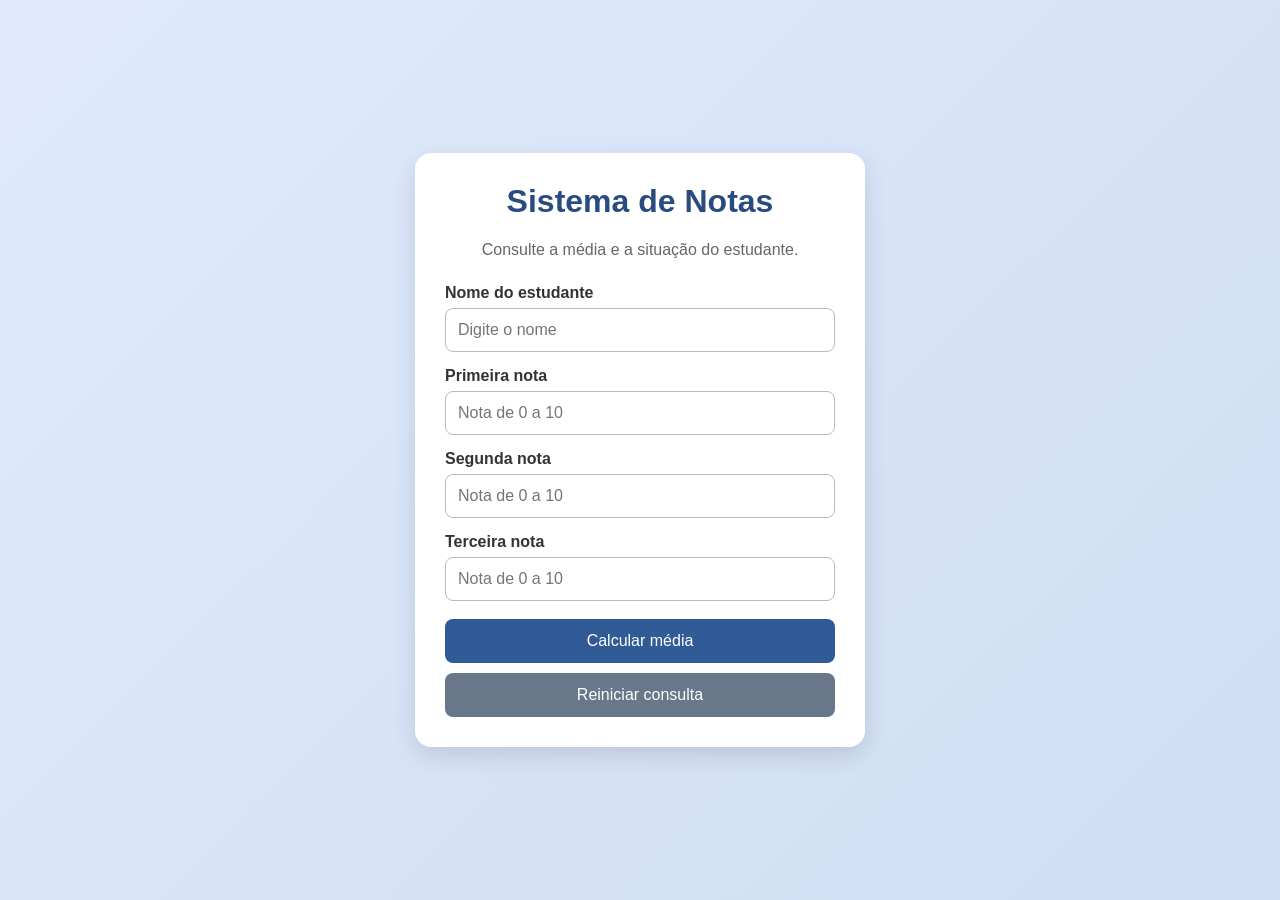
==== commit 1adf545a: "Add files via upload" ====
--- a/index.html
+++ b/index.html
@@ -1,133 +1,42 @@
-<!doctype html>
+
+<!DOCTYPE html>
 <html lang="pt-BR">
-  <head>
-    <meta charset="UTF-8" />
-    <meta name="viewport" content="width=device-width, initial-scale=1.0" />
-    <meta name="description" content="Portfólio de estudante de Desenvolvimento de Sistemas." />
-    <meta name="theme-color" content="#f5f4ef" />
-    <title>Maria Cecilia — Portfólio</title>
-    <link rel="stylesheet" href="style.css" />
+<head>
+    <meta charset="UTF-8">
+    <meta name="viewport" content="width=device-width, initial-scale=1.0">
+    <title>Sistema de Notas</title>
+    <link rel="stylesheet" href="style.css">
     <script src="script.js" defer></script>
-  </head>
-  <body>
-    <a class="skip-link" href="#conteudo">Pular para o conteúdo</a>
-    <header class="site-header" id="topo">
-      <nav class="container nav" aria-label="Navegação principal">
-        <!-- Troque SN pelas iniciais do seu nome. -->
-        <a class="brand" href="#inicio" aria-label="Maria Cecilia, início">M.<h3><span>Cecilia</span></h3></a>
+</head>
+<body>
+    <main class="container">
+        <h1>Sistema de Notas</h1>
+        <p class="subtitulo">Consulte a média e a situação do estudante.</p>
 
-        <button class="menu-toggle" type="button" aria-expanded="false" aria-label="Abrir menu" title="Abrir menu">
-          <span></span>
-          <span></span>
-        </button>
+        <form id="formNotas">
+            <label for="nome">Nome do estudante</label>
+            <input type="text" id="nome" placeholder="Digite o nome">
 
-        <ul class="nav-links" id="menu-principal">
-          <li><a href="#sobre">Sobre</a></li>
-          <li><a href="#habilidades">Habilidades</a></li>
-          <li><a href="#projetos">Projetos</a></li>
-          <li><a class="nav-contact" href="#contato">Contato <span aria-hidden="true">↗</span></a></li>
-          <li><button class="theme-toggle" type="button" aria-label="Ativar tema escuro" title="Alternar tema"><span aria-hidden="true">☾</span></button></li>
-        </ul>
-      </nav>
-    </header>
+            <label for="nota1">Primeira nota</label>
+            <input type="number" id="nota1" min="0" max="10"
+                step="any" placeholder="Nota de 0 a 10">
 
-    <main id="conteudo">
-      <section class="hero container" id="inicio" aria-labelledby="titulo-principal">
-        <div class="hero-copy">
-          <p class="eyebrow"><span class="status-dot" aria-hidden="true"></span><span id="saudacao">Olá</span>, que bom ter você aqui</p>
-          <h1 id="titulo-principal">Ideias viram<br /><span class="headline-highlight">experiências.</span></h1>
-          <p class="hero-intro">Eu sou <strong>Maria Cecília</strong>, estudante de Desenvolvimento técnico. Estou aprendendo a transformar linhas de código em coisas que fazem sentido para as pessoas.</p>
-          <div class="hero-actions">
-            <a class="button button-primary" href="#projetos">Explorar projetos <span aria-hidden="true">↓</span></a>
-            <a class="text-link" href="#sobre">Um pouco sobre mim <span aria-hidden="true">↘</span></a>
-          </div>
-          <p class="hero-location"><span aria-hidden="true">⌁</span> Natal, Brasil <span class="location-divider">/</span> Disponível para aprender</p>
-        </div>
-        <figure class="hero-art">
-          <!-- Troque img/avatar.svg por uma imagem sua. Mantenha um alt que descreva a imagem. -->
-          
-         <img src="Captura de tela 2026-10-22 172329.png" alt="foto cecilia" class="profile-img">
+            <label for="nota2">Segunda nota</label>
+            <input type="number" id="nota2" min="0" max="10"
+                step="any" placeholder="Nota de 0 a 10">
 
-        </figure>
-        <a class="scroll-note" href="#sobre"><span aria-hidden="true">↓</span> ROLE PARA CONTINUAR</a>
-      </section>
+            <label for="nota3">Terceira nota</label>
+            <input type="number" id="nota3" min="0" max="10"
+                step="any" placeholder="Nota de 0 a 10">
 
-      <section class="section about-section" id="sobre" aria-labelledby="titulo-sobre">
-        <div class="container about-grid">
-          <div class="section-label"><p class="eyebrow">01 / QUEM SOU</p><span class="big-index" aria-hidden="true">01</span></div>
-          <div class="about-content">
-            <h2 id="titulo-sobre">Aprender é meu jeito de <span>chegar mais longe.</span></h2>
-            <div class="about-text">
-              <!-- Substitua os parágrafos por uma apresentação verdadeira sobre você. -->
-              <p>Sou estudante do curso Técnico em Desenvolvimento de Sistemas no SENAC MedTec. Minha curiosidade por tecnologia me trouxe até o desenvolvimento web — uma área onde posso unir lógica, criatividade e vontade de resolver problemas.</p>
-              <p>Neste momento estou praticando HTML, CSS e JavaScript. Quero aprender a criar experiências acessíveis, responsivas e úteis, e este portfólio é o registro da minha evolução.</p>
-            </div>
-            <a class="text-link" href="#habilidades">O que estou aprendendo <span aria-hidden="true">↘</span></a>
-          </div>
-        </div>
-      </section>
+            <button type="submit">Calcular média</button>
+            <button type="button" id="btnLimpar" class="secundario">
+                Reiniciar consulta
+            </button>
+        </form>
 
-      <section class="section skills-section container" id="habilidades" aria-labelledby="titulo-habilidades">
-        <div class="section-heading">
-          <div><p class="eyebrow">02 / CAIXA DE FERRAMENTAS</p><h2 id="titulo-habilidades">Aprendendo na <span>prática.</span></h2></div>
-          <p class="section-intro">Habilidades que estou desenvolvendo agora. Os níveis são parte do caminho, não uma linha de chegada.</p>
-        </div>
-        <ul class="skills-list">
-          <li class="skill-row"><span class="skill-number">01</span><h3>HTML</h3><span class="skill-level">Praticando</span><span class="skill-meter" aria-hidden="true"><i></i></span></li>
-          <li class="skill-row"><span class="skill-number">02</span><h3>CSS</h3><span class="skill-level">Praticando</span><span class="skill-meter" aria-hidden="true"><i></i></span></li>
-          <li class="skill-row"><span class="skill-number">03</span><h3>JavaScript</h3><span class="skill-level">Iniciante</span><span class="skill-meter" aria-hidden="true"><i></i></span></li>
-          <li class="skill-row"><span class="skill-number">04</span><h3>Figma</h3><span class="skill-level">Iniciante</span><span class="skill-meter" aria-hidden="true"><i></i></span></li>
-        </ul>
-      </section>
-
-      <section class="section projects-section" id="projetos" aria-labelledby="titulo-projetos">
-        <div class="container">
-          <div class="section-heading">
-            <div><p class="eyebrow">03 / FEITO E EM CONSTRUÇÃO</p><h2 id="titulo-projetos">Pequenos passos,<br /><span>projetos reais.</span></h2></div>
-            <p class="section-intro">Uma seleção de exercícios e trabalhos do curso. Cada projeto me ensinou alguma coisa nova.</p>
-          </div>
-          <div class="filter-bar" role="group" aria-label="Filtrar projetos por tecnologia">
-            <span class="filter-label">MOSTRAR</span>
-            <button class="filter-button is-active" type="button" data-filter="todos" aria-pressed="true">Tudo</button>
-            <button class="filter-button" type="button" data-filter="Figma" aria-pressed="false">Figma</button>
-            <button class="filter-button" type="button" data-filter="HTML" aria-pressed="false">HTML</button>
-            <button class="filter-button" type="button" data-filter="CSS" aria-pressed="false">CSS</button>
-            <button class="filter-button" type="button" data-filter="JavaScript" aria-pressed="false">JavaScript</button>
-          </div>
-          <div class="project-grid" id="lista-projetos" aria-live="polite"></div>
-        </div>
-      </section>
-
-      <section class="contact-section" id="contato" aria-labelledby="titulo-contato">
-        <div class="container contact-grid">
-          <div class="contact-intro">
-            <p class="eyebrow">04 / VAMOS CONVERSAR</p>
-            <h2 id="titulo-contato">Uma boa ideia começa com um <span>olá.</span></h2>
-            <p>Deixe uma mensagem pelo formulário.</p>
-            <div class="social-links">
-              <a href="https://github.com/MariaCecilia07" target="_blank" rel="noreferrer">GitHub <span aria-hidden="true">↗</span></a>
-            </div>
-          </div>
-          <form class="contact-form" id="form-contato" novalidate>
-            <div class="form-field"><label for="nome">Seu nome</label><input id="nome" name="nome" type="text" autocomplete="name" required minlength="2" aria-describedby="erro-nome" /><small class="field-error" id="erro-nome"></small></div>
-            <div class="form-field"><label for="email">Seu e-mail</label><input id="email" name="email" type="email" autocomplete="email" required aria-describedby="erro-email" /><small class="field-error" id="erro-email"></small></div>
-            <div class="form-field"><label for="mensagem">Sua mensagem</label><textarea id="mensagem" name="mensagem" rows="4" required minlength="10" aria-describedby="erro-mensagem"></textarea><small class="field-error" id="erro-mensagem"></small></div>
-            <div class="consent-field"><input id="consentimento" name="consentimento" type="checkbox" required aria-describedby="erro-consentimento" /><label for="consentimento">Entendo que os dados seriam usados apenas para responder a esta mensagem.</label></div>
-            <small class="field-error" id="erro-consentimento"></small>
-            <p class="privacy-note">Seus dados não saem desta página de demonstração.</p>
-            <button class="button button-dark" type="submit">Conferir mensagem <span aria-hidden="true">↗</span></button>
-            <p class="form-feedback" id="form-feedback" role="status" aria-live="polite"></p>
-          </form>
-        </div>
-      </section>
+        <section id="resultado" class="resultado" aria-live="polite"
+            hidden></section>
     </main>
-
-    <footer class="site-footer">
-      <div class="container footer-inner">
-        <a class="brand" href="#inicio" aria-label="Voltar ao início">MC<span></span></a>
-        <p>© <span id="ano-atual"></span> Maria Cecília <span class="footer-note">· Construído com curiosidade.</span></p>
-        <a class="back-to-top" href="#topo">Voltar ao topo ↑</a>
-      </div>
-    </footer>
-  </body>
+</body>
 </html>
--- a/style.css
+++ b/style.css
@@ -1,200 +1,134 @@
-/* PERSONALIZAÇÃO GERAL: altere aqui as cores, fontes e largura do conteúdo. */
-:root {
-  /* PERSONALIZE AQUI: cores, fontes e largura principal do site. */
-  color-scheme: light;
-  --cor-fundo: #faf9f6;
-  --cor-superficie: #060a48;
-  --cor-texto: #5a5858;
-  --cor-suave: #bfc0bf;
-  --cor-destaque: #392ae0;
-  --cor-energia: #2c23ce;
-  --cor-lilas: #40316d;
-  --cor-linha: rgba(23, 23, 29, 0.992);
-  --cor-erro: #a52626;
-  --fonte-texto: "Segoe UI", Arial, sans-serif;
-  --fonte-titulos: "Trebuchet MS", Arial, sans-serif;
-  --largura: 1160px;
+
+* {
+    box-sizing: border-box;
 }
 
-/* BASE: configurações gerais aplicadas à página inteira. */
-*, *::before, *::after { box-sizing: border-box; }
-html { scroll-behavior: smooth; scroll-padding-top: 82px; }
-body { margin: 0; background: var(--cor-fundo); color: var(--cor-texto); font-family: var(--fonte-texto); line-height: 1.6; }
-body.tema-escuro {
-  color-scheme: dark;
-  --cor-fundo: #06060a;
-  --cor-superficie: #0e0846;
-  --cor-texto: #ffffff;
-  --cor-suave: #71716e;
-  --cor-destaque: #6055ff;
-  --cor-energia: #050949;
-  --cor-lilas: #48308e;
-  --cor-linha: rgba(255, 255, 253, 0.937);
-  --cor-erro: #760000;
+body {
+    margin: 0;
+    padding: 20px;
+    min-height: 100vh;
+    font-family: Arial, sans-serif;
+    background: linear-gradient(135deg, #e0eafc, #cfdef3);
+    display: flex;
+    justify-content: center;
+    align-items: center;
 }
-/* LINKS, BOTÕES E ÁREA CENTRAL: aparência e comportamento dos elementos comuns. */
 
-a { color: inherit; text-decoration-thickness: 1px; text-underline-offset: 4px; transition: color 180ms ease; }
-a:hover { color: var(--cor-destaque); }
-button, input, textarea { font: inherit; }
-button, a { -webkit-tap-highlight-color: transparent; }
-button:focus-visible, a:focus-visible, input:focus-visible, textarea:focus-visible { outline: 3px solid var(--cor-destaque); outline-offset: 4px; }
-.container { width: min(var(--largura), calc(100% - 36px)); margin-inline: auto; }
-.skip-link { position: absolute; z-index: 30; top: 8px; left: 8px; padding: 10px 14px; transform: translateY(-150%); background: var(--cor-texto); color: var(--cor-fundo); }
-.skip-link:focus { transform: translateY(0); }
+.container {
+    width: 100%;
+    max-width: 450px;
+    padding: 30px;
+    background-color: white;
+    border-radius: 16px;
+    box-shadow: 0 8px 25px rgba(0, 0, 0, 0.12);
+}
 
-/* CABEÇALHO E MENU: marca, navegação e botões do topo. */
-.site-header { position: sticky; z-index: 20; top: 0; border-bottom: 1px solid var(--cor-linha); background: color-mix(in srgb, var(--cor-fundo) 92%, transparent); backdrop-filter: blur(14px); }
-.nav { display: flex; min-height: 70px; align-items: center; justify-content: space-between; }
-.brand { display: inline-flex; align-items: center; gap: 8px; font-family: var(--fonte-titulos); font-size: 1.35rem; font-weight: 800; letter-spacing: -0.10em; text-decoration: none; }
-.brand span { color: var(--cor-destaque); font-size: 1rem; }
-.menu-toggle { display: flex; width: 42px; height: 42px; flex-direction: column; align-items: center; justify-content: center; gap: 6px; border: 1px solid var(--cor-linha); border-radius: 50%; background: transparent; color: var(--cor-texto); cursor: pointer; transition: background 180ms ease; }
-.menu-toggle:hover, .theme-toggle:hover { background: var(--cor-superficie); }
-.menu-toggle span { width: 17px; height: 2px; background: currentColor; transition: transform 180ms ease; }
-.menu-toggle[aria-expanded="true"] span:first-child { transform: translateY(4px) rotate(45deg); }
-.menu-toggle[aria-expanded="true"] span:last-child { transform: translateY(-4px) rotate(-45deg); }
-.nav-links { position: absolute; top: 70px; right: 0; left: 0; display: none; margin: 0; padding: 8px 18px 18px; border-bottom: 1px solid var(--cor-linha); background: var(--cor-fundo); list-style: none; }
-.nav-links.is-open { display: flex; flex-direction: column; }
-.nav-links a { display: block; padding: 11px 0; text-decoration: none; }
-.nav-links .nav-contact { color: var(--cor-destaque); font-weight: 700; }
-.nav-contact span { margin-left: 5px; }
-.theme-toggle { width: 40px; height: 40px; border: 1px solid var(--cor-linha); border-radius: 50%; background: transparent; color: var(--cor-texto); cursor: pointer; transition: background 180ms ease; }
-/* INÍCIO / DESTAQUE: texto de apresentação, botões, foto e chamada para rolar. */
-.hero { position: relative; display: grid; min-height: 650px; gap: 28px; align-items: center; padding-top: 68px; padding-bottom: 104px; }
-.hero-copy { position: relative; z-index: 1; }
-.eyebrow { margin: 0 0 17px; color: var(--cor-destaque); font-size: 0.7rem; font-weight: 800; letter-spacing: 0.13em; text-transform: uppercase; }
-.status-dot { display: inline-block; width: 8px; height: 8px; margin-right: 8px; border-radius: 50%; background: var(--cor-destaque); box-shadow: 0 0 0 4px color-mix(in srgb, var(--cor-destaque) 14%, transparent); }
-h1, h2, h3, p { overflow-wrap: anywhere; }
-h1, h2 { font-family: var(--fonte-titulos); }
-h1 { max-width: 800px; margin: 0; font-size: clamp(3.2rem, 14vw, 6.8rem); font-weight: 700; letter-spacing: -0.085em; line-height: 0.94; }
-.headline-highlight { color: var(--cor-destaque); }
-.hero-intro { max-width: 560px; margin: 25px 0 26px; color: var(--cor-suave); font-size: 1.03rem; }
-.hero-intro strong { color: var(--cor-texto); }
-.hero-actions { display: flex; flex-wrap: wrap; align-items: center; gap: 16px 25px; }
-.button { display: inline-flex; min-height: 50px; align-items: center; justify-content: center; gap: 20px; padding: 0 19px; border: 1px solid transparent; border-radius: 4px; font-weight: 700; text-decoration: none; transition: background 180ms ease, color 180ms ease, transform 180ms ease; cursor: pointer; }
-.button:hover { transform: translateY(-2px); }
-.button-primary { background: var(--cor-texto); color: var(--cor-fundo); }
-.button-primary:hover { background: var(--cor-destaque); color: #fff; }
-body.tema-escuro .button-primary:hover { color: #171914; }
-.text-link { font-size: 0.84rem; font-weight: 650; }
-.text-link span { margin-left: 5px; color: var(--cor-destaque); }
-.hero-location { margin: 38px 0 0; color: var(--cor-suave); font-size: 0.74rem; letter-spacing: 0.02em; }
-.hero-location > span:first-child { color: var(--cor-destaque); font-size: 1rem; }
-.location-divider { margin-inline: 7px; }
-.hero-art { position: relative; width: min(82%, 350px); margin: 0 auto; padding: 13px; justify-self: center; border-radius: 50%; background: linear-gradient(135deg, rgba(255,255,255,0.65), rgba(97, 93, 255, 0.18)); box-shadow: 0 0 0 8px rgba(255, 255, 255, 0.14), 0 0 30px rgba(92, 103, 255, 0.7); }
-.profile-img { display: block; width: 100%; aspect-ratio: 1; object-fit: cover; border: 4px solid rgba(41, 15, 124, 0.9); border-radius: 50%; box-shadow: 0 0 18px rgba(19, 24, 187, 0.9), 0 0 32px rgba(255, 255, 255, 0.45); }
-.art-frame { position: relative; z-index: 1; overflow: hidden; border: 1px solid var(--cor-texto); background: var(--cor-energia); transform: rotate(3deg); }
-.art-frame img { display: block; width: 100%; aspect-ratio: 1; object-fit: cover; mix-blend-mode: multiply; }
-.art-frame::after { position: absolute; inset: 0; border: 10px solid rgba(255, 255,_255, 0.22); content: ""; pointer-events: none; }
-.art-stamp { position: absolute; z-index: 2; top: 4%; right: -5%; display: grid; width:_89px; height:_89px; align-content: center; border:_1px solid var(--cor-texto); border-radius:_50%; background: var(--cor-lilas); color: #27222e; font-size:_0.62rem; font-weight: _900; line-height: _1.05; text-align: center; transform: rotate(12deg); }
-.hero-art figcaption { position: relative; z-index:_2; padding: _20px_0_0_8px; color:_var(--cor-suave); font-size:_0.77rem; }
-.hero-art figcaption span { margin-left: 5px; color: var(--cor-destaque); }
-.scroll-note { position: absolute; bottom: 27px; left: 0; color: var(--cor-suave); font-size: 0.64rem; font-weight: 700; letter-spacing: 0.12em; text-decoration: none; }
-.scroll-note span { margin-right: 9px; color: var(--cor-destaque); font-size: 1rem; }
-/* SOBRE: apresentação pessoal e estilos compartilhados das seções. */
-.section { padding-block: 78px; }
-.about-section, .projects-section { background: var(--cor-superficie); }
-.about-grid { display: grid; gap: 20px; }
-.section-label { display: flex; align-items: flex-start; justify-content: space-between; }
-.big-index { color: color-mix(in srgb, var(--cor-destaque) 28%, var(--cor-superficie)); font-family: var(--fonte-titulos); font-size: 5rem; font-weight: 800; letter-spacing: -0.1em; line-height: 0.8; }
-h2 { max-width: 780px; margin: 0; font-size: clamp(2.4rem, 9vw, 4.7rem); font-weight: 700; letter-spacing: -0.075em; line-height: 1.02; }
-h2 span { color: var(--cor-destaque); }
-.about-text { max-width: 670px; margin: 23px 0 17px; color: var(--cor-suave); }
-.about-text p { margin: 0 0 14px; }
-/* HABILIDADES: lista de conhecimentos e indicadores de nível. */
-.section-heading { display: flex; flex-direction: column; gap: 15px; margin-bottom: 34px; }
-.section-heading .eyebrow { margin-bottom: 12px; }
-.section-intro { max-width: 370px; margin: 0; color: var(--cor-suave); font-size: 0.92rem; }
-.skills-list { margin: 0; padding: 0; border-top: 1px solid var(--cor-linha); list-style: none; }
-.skill-row { display: grid; min-height: 79px; grid-template-columns: 27px 1fr auto; align-items: center; gap: 12px; border-bottom: 1px solid var(--cor-linha); }
-.skill-number, .skill-level { color: var(--cor-suave); font-size: 0.75rem; }
-.skill-row h3 { margin: 0; font-family: var(--fonte-titulos); font-size: 1.12rem; font-weight: 700; }
-.skill-meter { display: none; }
-/* PROJETOS: filtros, cartões, imagens e textos dos projetos. */
-.filter-bar { display: flex; flex-wrap: wrap; align-items: center; gap: 8px; margin: 28px 0 23px; }
-.filter-label { margin-right: 5px; color: var(--cor-suave); font-size: 0.62rem; font-weight: 800; letter-spacing: 0.12em; }
-.filter-button { padding: 7px 13px; border: 1px solid var(--cor-linha); border-radius: 30px; background: transparent; color: var(--cor-texto); font-size: 0.78rem; cursor: pointer; transition: background 180ms ease, color 180ms ease, border-color 180ms ease; }
-.filter-button:hover, .filter-button.is-active { border-color: var(--cor-texto); background: var(--cor-texto); color: var(--cor-fundo); }
-.project-grid { display: grid; grid-template-columns: 1fr; gap: 26px; }
-.project-card { min-width: 0; }
-.project-image { display: block; overflow: hidden; border: 1px solid var(--cor-linha); background: var(--cor-fundo); }
-.project-image img { display: block; width: 100%; aspect-ratio: 1.48; object-fit: cover; transition: transform 300ms ease; }
-.project-image:hover img { transform: scale(1.04); }
-.project-copy { padding-top: 13px; }
-.project-copy h3 { margin: 0 0 5px; font-family: var(--fonte-titulos); font-size: 1.15rem; letter-spacing: -0.03em; }
-.project-copy p { margin: 0 0 11px; color: var(--cor-suave); font-size: 0.86rem; }
-.project-tags { display: flex; flex-wrap: wrap; gap: 6px; margin: 0 0 12px; padding: 0; list-style: none; }
-.project-tags li { padding: 3px 9px; border: 1px solid var(--cor-linha); border-radius: 20px; color: var(--cor-suave); font-size: 0.68rem; }
-.project-link { color: var(--cor-destaque); font-size: 0.78rem; font-weight: 750; }
-/* CONTATO: seção final, redes sociais e formulário. */
-.contact-section { padding-block: 78px; background: var(--cor-energia); color: #ffffff; }
-.contact-grid { display: grid; gap: 40px; }
-.contact-intro .eyebrow { color: #f9f5f5; }
-.contact-intro h2 { max-width: 610px; }
-.contact-intro h2 span { color: #222575; }
-.contact-intro h2 span {background-color: 5px solid #3d42b3; padding-bottom: 5px;}
-.contact-intro > p:not(.eyebrow) { max-width: 440px; color: #aeaeb1; }
-.social-links { display: flex; flex-wrap: wrap; gap: 21px; margin-top: 25px; }
-.social-links a { color: #120e44; font-size: 0.86rem; font-weight: 750; }
-.contact-form { display: grid; gap: 13px; }
-.form-field { display: grid; gap: 5px; }
-.form-field label, .consent-field label { font-size: 0.84rem; font-weight: 700; }
-.form-field input, .form-field textarea { width: 100%; border: 1px solid rgb(251, 248, 248); border-radius: 3px; padding: 11px 12px; background: rgb(217, 215, 215); color: #090808; }
-.form-field input:focus, .form-field textarea:focus { background: #fff; }
-.form-field textarea { resize: vertical; }
-.field-error { min-height: 1em; color: var(--cor-erro); font-size: 0.76rem; }
-.consent-field { display: flex; align-items: flex-start; gap: 10px; }
-.consent-field input { width: 18px; height: 18px; flex: 0 0 auto; accent-color: #251b45; }
-.consent-field label { color: #7c7c7b; font-weight: 500; }
-.privacy-note { margin: -5px 0 3px; color: #f7f9f7; font-size: 0.74rem; }
-.button-dark { justify-self: start; background: #20221e; color: #f5f4ef; }
-.button-dark:hover { background: #272c5f; color: #fff; }
-.form-feedback { min-height: 1.5em; margin: 0; color: #231b45; font-weight: 700; }
-/* RODAPÉ: faixa final e botão para voltar ao início. */
-.site-footer { border-top: 1px solid var(--cor-linha); background: var(--cor-fundo); }
-.footer-inner { display: flex; min-height: 78px; flex-wrap: wrap; align-items: center; justify-content: space-between; gap: 9px 15px; padding-block: 14px; }
-.footer-inner p, .back-to-top { margin: 0; color: var(--cor-suave); font-size: 0.73rem; }
-.back-to-top { text-decoration: none; }
+h1 {
+    text-align: center;
+    color: #294c80;
+    margin-top: 0;
+}
 
+.subtitulo {
+    text-align: center;
+    color: #666;
+    margin-bottom: 25px;
+}
 
-/* TELAS MÉDIAS (tablets e computadores): ajustes para largura a partir de 700px. */
-@media (min-width: 700px) {
-  .container { width: min(var(--largura), calc(100% - 64px)); }
-  .menu-toggle { display: none; }
-  .nav-links { position: static; display: flex; align-items: center; gap: 24px; padding: 0; border: 0; background: transparent; }
-  .nav-links a { padding: 8px 0; font-size: 0.82rem; }
-  .hero { min-height: 650px; grid-template-columns: 1.2fr 0.8fr; gap: 24px; padding-top: 72px; }
-  .hero-art { width: min(100%, 370px); }
-  .section { padding-block: 100px; }
-  .about-grid { grid-template-columns: 0.36fr 1fr; gap: 38px; }
-  .section-label { flex-direction: column; justify-content: space-between; }
-  .big-index { margin-top: 30px; font-size: 6.5rem; }
-  .about-content { padding-top: 3px; }
-  .section-heading { flex-direction: row; align-items: flex-end; justify-content: space-between; gap: 28px; }
-  .skill-row { grid-template-columns: 48px minmax(160px, 1fr) 115px minmax(110px, 0.7fr); gap: 18px; }
-  .skill-meter { display: block; height: 5px; overflow: hidden; border-radius: 4px; background: var(--cor-linha); }
-  .skill-meter i { display: block; width: 52%; height: 100%; background: var(--cor-destaque); }
-  .skill-row:nth-child(n + 3) .skill-meter i { width: 27%; }
-  .project-grid { grid-template-columns: repeat(2, minmax(0, 1fr)); gap: 34px 23px; }
-  .contact-section { padding-block: 100px; }
-  .contact-grid { grid-template-columns: 0.9fr 1fr; gap: 70px; }
+label {
+    display: block;
+    margin: 15px 0 6px;
+    font-weight: bold;
+    color: #333;
 }
-/* TELAS GRANDES: ajustes adicionais para largura a partir de 1024px. */
-@media (min-width: 1024px) {
-  .container { width: min(var(--largura), calc(100% - 80px)); }
-  .hero { min-height: 690px; }
-  .hero-art { width: min(100%, 410px); }
-  .project-grid { grid-template-columns: repeat(3, minmax(0, 1fr)); gap: 24px; }
-  .project-image img { aspect-ratio: 1.25; }
+
+input {
+    width: 100%;
+    padding: 12px;
+    border: 1px solid #bbb;
+    border-radius: 8px;
+    font-size: 16px;
 }
-/* TELAS MUITO PEQUENAS: evita que o conteúdo fique apertado. */
-@media (max-width: 360px) {
-  .container { width: calc(100% - 28px); }
-  .skill-row { grid-template-columns: 24px 1fr auto; gap: 8px; }
-  .skill-row h3 { font-size: 1rem; }
-  .footer-note { display: none; }
+
+input:focus {
+    outline: 2px solid #7198d4;
+    border-color: #7198d4;
 }
-/* ACESSIBILIDADE: reduz animações para quem prefere menos movimento. */
-@media (prefers-reduced-motion: reduce) {
-  *, *::before, *::after { scroll-behavior: auto !important; transition-duration: 0.01ms !important; }
+
+button {
+    width: 100%;
+    padding: 13px;
+    margin-top: 18px;
+    border: none;
+    border-radius: 8px;
+    background-color: #315b96;
+    color: white;
+    font-size: 16px;
+    cursor: pointer;
+    transition: background-color 0.3s, transform 0.2s;
 }
+
+button:hover {
+    background-color: #203f6d;
+    transform: translateY(-2px);
+}
+
+button:focus-visible {
+    outline: 3px solid #7198d4;
+    outline-offset: 3px;
+}
+
+.secundario {
+    margin-top: 10px;
+    background-color: #687789;
+}
+
+.secundario:hover {
+    background-color: #465464;
+}
+
+.resultado {
+    margin-top: 25px;
+    padding: 18px;
+    border-radius: 10px;
+    background-color: #edf4ff;
+    border-left: 5px solid #315b96;
+    color: #24364b;
+    line-height: 1.8;
+    overflow-wrap: anywhere;
+}
+
+.resultado h2 {
+    margin-top: 0;
+}
+
+.resultado.aprovado {
+    background-color: #e7f7ed;
+    border-left-color: #25834a;
+}
+
+.resultado.recuperacao {
+    background-color: #fff5d9;
+    border-left-color: #c58a12;
+}
+
+.resultado.reprovado,
+.resultado.erro {
+    background-color: #ffeded;
+    border-left-color: #c0392b;
+}
+
+@media (max-width: 480px) {
+    body {
+        padding: 12px;
+        align-items: flex-start;
+    }
+
+    .container {
+        padding: 22px;
+    }
+
+    h1 {
+        font-size: 25px;
+    }
+}
